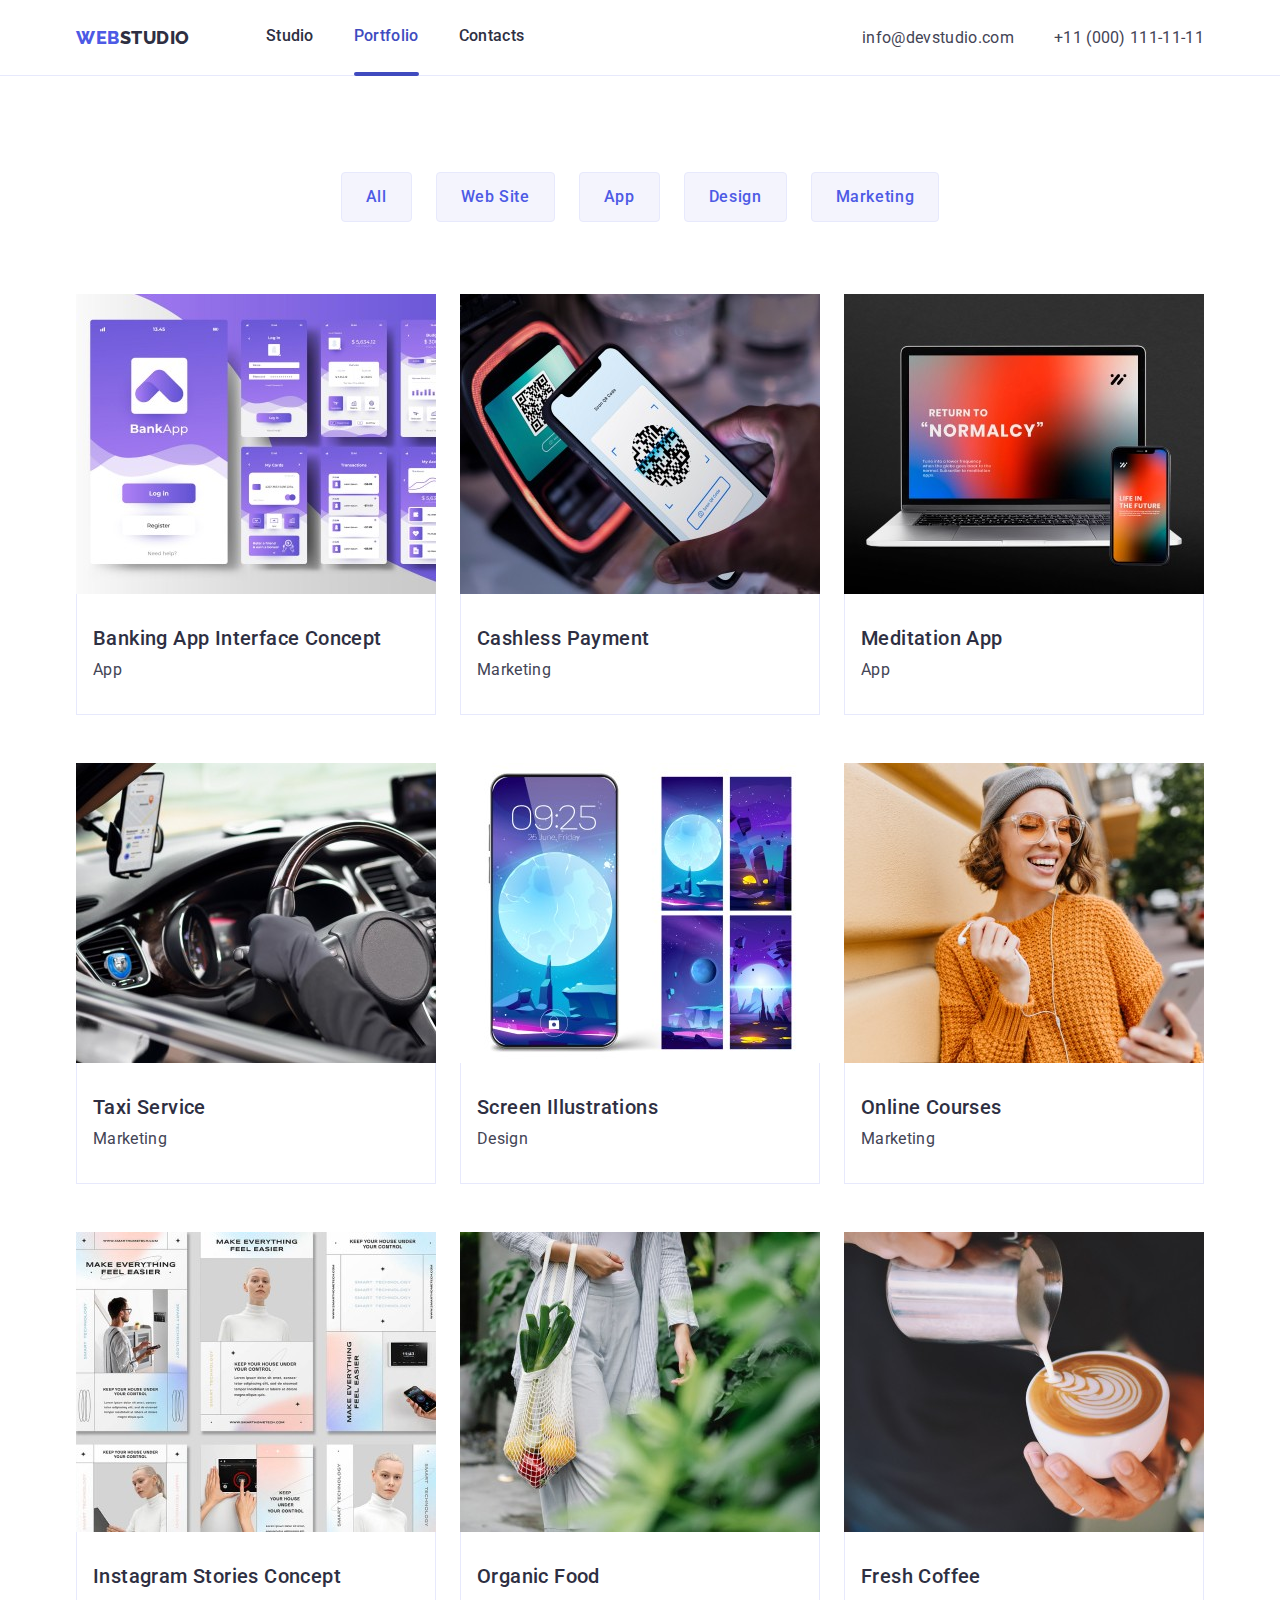
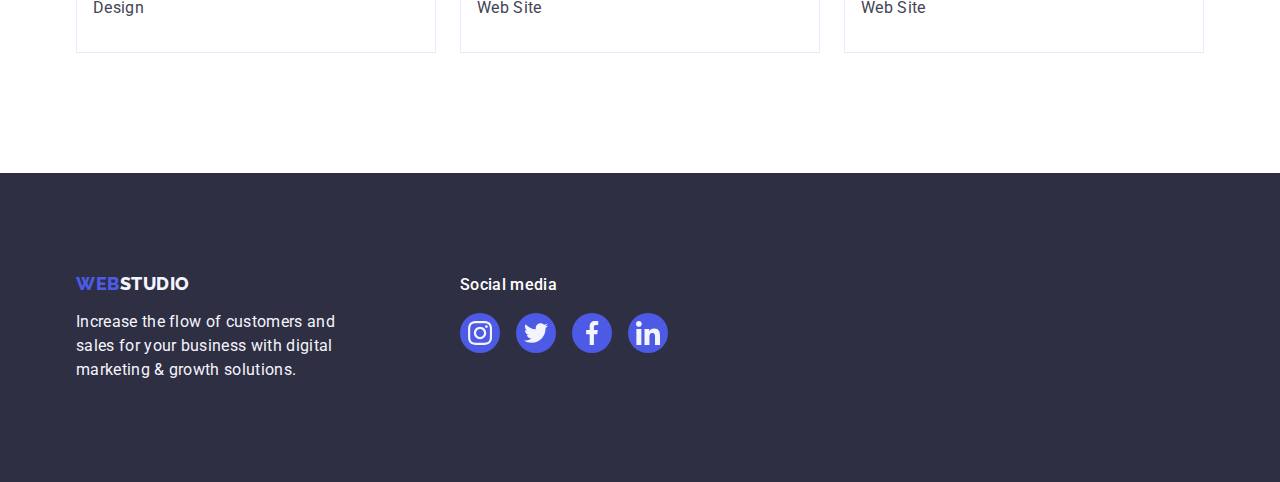
==== portfolio.html @ 255a42a8 "init 04" ====
<!DOCTYPE html>

<html lang="en">
  <head>
    <meta charset="UTF-8" />
    <meta name="viewport" content="width=device-width, initial-scale=1.0" />
    <meta name="keywords" content="Web Studio" />

    <!-- Спочатку нормалізатор -->
    <link
      rel="stylesheet"
      href="https://cdn.jsdelivr.net/npm/modern-normalize@2.0.0/modern-normalize.min.css"
    />

    <!-- Google Fonts -->
    <link rel="preconnect" href="https://fonts.googleapis.com" />
    <link rel="preconnect" href="https://fonts.gstatic.com" crossorigin />
    <link
      href="https://fonts.googleapis.com/css2?family=Raleway:wght@800&family=Roboto:wght@400;500;700&display=swap"
      rel="stylesheet"
    />

    <link rel="shortcut icon" href="images/logo.svg" type="image/svg+xml" />
    <link rel="stylesheet" href="css/styles.css" />
    <title>Web Studio. Portfolio</title>
  </head>

  <body>
    <!--#region Header -->

    <header class="top-line">
      <div class="container">
        <nav>
          <a class="logo" href="index.html">
            WEB<span class="logo-studio-dark">STUDIO</span>
          </a>
          <ul>
            <li><a class="nav-link" href="index.html">Studio</a></li>
            <li>
              <a class="nav-link current" href="portfolio.html">Portfolio</a>
            </li>
            <li><a class="nav-link" href="#Contacts">Contacts</a></li>
          </ul>
        </nav>
        <address id="Contacts">
          <ul>
            <li>
              <a href="mailto:info@devstudio.com">info@devstudio.com</a>
            </li>
            <li>
              <a href="tel:+110001111111">+11 (000) 111-11-11</a>
            </li>
          </ul>
        </address>
      </div>
    </header>
    <!--#endregion Header-->

    <!--#region Main -->
    <main>
      <section class="section-portfolio">
        <div class="container">
          <h1 class="visually-hidden">Portfolio</h1>
          <ul class="filter">
            <li><button type="button">All</button></li>
            <li><button type="button">Web Site</button></li>
            <li><button type="button">App</button></li>
            <li><button type="button">Design</button></li>
            <li><button type="button">Marketing</button></li>
          </ul>
          <ul class="projects">
            <li class="project-item">
              <a class="project-lnk" href="portfolio.html">
                <div class="project-div-img">
                  <img
                    src="images/portfolio/project_card_01.jpg"
                    alt="Banking App Interface Concept"
                    width="360"
                    height="300"
                  />
                  <div class="project-overlay">
                    14 Stylish and User-Friendly App Design Concepts · Task
                    Manager App · Calorie Tracker App · Exotic Fruit Ecommerce
                    App · Cloud Storage App
                  </div>
                </div>
                <div class="project-item-text">
                  <h2>Banking App Interface Concept</h2>
                  <p>App</p>
                </div>
              </a>
            </li>
            <li class="project-item">
              <a class="project-lnk" href="portfolio.html">
                <div class="project-div-img">
                  <img
                    class="project-img"
                    src="images/portfolio/project_card_02.jpg"
                    alt="Cashless Payment"
                    width="360"
                    height="300"
                  />
                  <div class="project-overlay">
                    14 Stylish and User-Friendly App Design Concepts · Task
                    Manager App · Calorie Tracker App · Exotic Fruit Ecommerce
                    App · Cloud Storage App
                  </div>
                </div>
                <div class="project-item-text">
                  <h2>Cashless Payment</h2>
                  <p>Marketing</p>
                </div>
              </a>
            </li>
            <li class="project-item">
              <a class="project-lnk" href="portfolio.html">
                <div class="project-div-img">
                  <img
                    class="project-img"
                    src="images/portfolio/project_card_03.jpg"
                    alt="Meditation App"
                    width="360"
                    height="300"
                  />
                  <div class="project-overlay">
                    14 Stylish and User-Friendly App Design Concepts · Task
                    Manager App · Calorie Tracker App · Exotic Fruit Ecommerce
                    App · Cloud Storage App
                  </div>
                </div>
                <div class="project-item-text">
                  <h2>Meditation App</h2>
                  <p>App</p>
                </div>
              </a>
            </li>
            <li class="project-item">
              <a class="project-lnk" href="portfolio.html">
                <div class="project-div-img">
                  <img
                    class="project-img"
                    src="images/portfolio/project_card_04.jpg"
                    alt="Taxi Service"
                    width="360"
                    height="300"
                  />
                  <div class="project-overlay">
                    14 Stylish and User-Friendly App Design Concepts · Task
                    Manager App · Calorie Tracker App · Exotic Fruit Ecommerce
                    App · Cloud Storage App
                  </div>
                </div>
                <div class="project-item-text">
                  <h2>Taxi Service</h2>
                  <p>Marketing</p>
                </div>
              </a>
            </li>
            <li class="project-item">
              <a class="project-lnk" href="portfolio.html">
                <div class="project-div-img">
                  <img
                    class="project-img"
                    src="images/portfolio/project_card_05.jpg"
                    alt="Screen Illustrations"
                    width="360"
                    height="300"
                  />
                  <div class="project-overlay">
                    14 Stylish and User-Friendly App Design Concepts · Task
                    Manager App · Calorie Tracker App · Exotic Fruit Ecommerce
                    App · Cloud Storage App
                  </div>
                </div>
                <div class="project-item-text">
                  <h2>Screen Illustrations</h2>
                  <p>Design</p>
                </div>
              </a>
            </li>
            <li class="project-item">
              <a class="project-lnk" href="portfolio.html">
                <div class="project-div-img">
                  <img
                    class="project-img"
                    src="images/portfolio/project_card_06.jpg"
                    alt="Online Courses"
                    width="360"
                    height="300"
                  />
                  <div class="project-overlay">
                    14 Stylish and User-Friendly App Design Concepts · Task
                    Manager App · Calorie Tracker App · Exotic Fruit Ecommerce
                    App · Cloud Storage App
                  </div>
                </div>
                <div class="project-item-text">
                  <h2>Online Courses</h2>
                  <p>Marketing</p>
                </div>
              </a>
            </li>
            <li class="project-item">
              <a class="project-lnk" href="portfolio.html">
                <div class="project-div-img">
                  <img
                    class="project-img"
                    src="images/portfolio/project_card_07.jpg"
                    alt="Instagram Stories Concept"
                    width="360"
                    height="300"
                  />
                  <div class="project-overlay">
                    14 Stylish and User-Friendly App Design Concepts · Task
                    Manager App · Calorie Tracker App · Exotic Fruit Ecommerce
                    App · Cloud Storage App
                  </div>
                </div>
                <div class="project-item-text">
                  <h2>Instagram Stories Concept</h2>
                  <p>Design</p>
                </div>
              </a>
            </li>
            <li class="project-item">
              <a class="project-lnk" href="portfolio.html">
                <div class="project-div-img">
                  <img
                    class="project-img"
                    src="images/portfolio/project_card_08.jpg"
                    alt="Organic Food"
                    width="360"
                    height="300"
                  />
                  <div class="project-overlay">
                    14 Stylish and User-Friendly App Design Concepts · Task
                    Manager App · Calorie Tracker App · Exotic Fruit Ecommerce
                    App · Cloud Storage App
                  </div>
                </div>
                <div class="project-item-text">
                  <h2>Organic Food</h2>
                  <p>Web Site</p>
                </div>
              </a>
            </li>
            <li class="project-item">
              <a class="project-lnk" href="portfolio.html">
                <div class="project-div-img">
                  <img
                    class="project-img"
                    src="images/portfolio/project_card_09.jpg"
                    alt="Fresh Coffee"
                    width="360"
                    height="300"
                  />
                  <div class="project-overlay">
                    14 Stylish and User-Friendly App Design Concepts · Task
                    Manager App · Calorie Tracker App · Exotic Fruit Ecommerce
                    App · Cloud Storage App
                  </div>
                </div>
                <div class="project-item-text">
                  <h2>Fresh Coffee</h2>
                  <p>Web Site</p>
                </div>
              </a>
            </li>
          </ul>
        </div>
      </section>
    </main>
    <!--#endregion Main-->

    <!--#region Footer-->
    <footer class="footer">
      <div class="container">
        <div class="ftr-about">
          <a class="logo" href="index.html">
            WEB<span class="logo-studio-light">STUDIO</span>
          </a>
          <p class="footer-text">
            Increase the flow of customers and sales for your business with
            digital marketing & growth solutions.
          </p>
        </div>
        <div class="ftr-social">
          <p>Social media</p>
          <ul class="ftr-social-list">
            <li class="ftr-social-item">
              <a
                class="ftr-social-lnk"
                href="http://www.instagram.com"
                target="_blank"
              >
                <svg class="ftr-social-ico" width="24" height="24">
                  <use href="./images/icons.svg#icon-instagram"></use>
                </svg>
              </a>
            </li>
            <li class="ftr-social-item">
              <a
                class="ftr-social-lnk"
                href="http://twitter.com"
                target="_blank"
              >
                <svg class="ftr-social-ico" width="24" height="24">
                  <use href="./images/icons.svg#icon-twitter"></use>
                </svg>
              </a>
            </li>
            <li class="ftr-social-item">
              <a
                class="ftr-social-lnk"
                href="http://facebook.com"
                target="_blank"
              >
                <svg class="ftr-social-ico" width="24" height="24">
                  <use href="./images/icons.svg#icon-facebook"></use>
                </svg>
              </a>
            </li>
            <li class="ftr-social-item">
              <a
                class="ftr-social-lnk"
                href="http://linkedin.com"
                target="_blank"
              >
                <svg class="ftr-social-ico" width="24" height="24">
                  <use href="./images/icons.svg#icon-linkedin"></use>
                </svg>
              </a>
            </li>
          </ul>
        </div>
      </div>
    </footer>
    <!--#endregion Footer-->
  </body>
  <!--#endregion Body-->
</html>
---- css/styles.css ----
/*#region root */
:root {
  /* color */
  --iris: #4d5ae5;
  --ocean: #404bbf;
  --navy-blue: #2e2f42;
  --green: #31d0aa;
  --slate: #434455;
  --light-slate: #8e8f99;
  --cornflower: #e7e9fc;
  --cloud: #f4f4fd;
  --navy-blue-modal: rgba(46, 47, 66, 0.4);
  --grey: rgba(46, 47, 66, 0.7);
  --white: #fff;
  --dairy: #fcfcfc;
  /* font */
  --font-family: "Roboto", sans-serif;
  --second-family: "Raleway", sans-serif;
}
/*#endregion root */
/*#region Visually hidden CSS pattern ------------------*/
.visually-hidden {
  position: absolute;
  width: 1px;
  height: 1px;
  margin: -1px;
  border: 0;
  padding: 0;
  white-space: nowrap;
  clip-path: inset(100%);
  clip: rect(0 0 0 0);
  overflow: hidden;
}
/*#endregion Visually hidden CSS pattern ------------------*/
/*#region Current ----------------------------*/

.current {
  color: var(--ocean);
}
.current::after {
  position: relative;
  bottom: -24px;
  content: "";
  display: block;
  height: 4px;
  width: 100%;
  background-color: var(--ocean);
  border-radius: 2px;
}
/*#endregion Current ----------------------------*/
/*#region Body --------------------------------------*/
body {
  font-family: var(--font-family);
  color: var(--navy-blue);
  background-color: var(--white);
}
.container {
  width: 1158px;
  margin: 0 auto;
  padding: 0 15px;
}
header {
  border-bottom: 1px solid var(--cornflower);
}
header .container {
  display: flex;
  justify-content: space-between;
  align-items: center;
  background-color: var(--white);
}
header .container ul {
  display: flex;
  gap: 40px;
}
nav {
  display: flex;
  align-items: center;
  font-weight: 500;
  line-height: 1.5;
  letter-spacing: 0.02em;
}
nav ul {
  margin-left: 76px;
}
.nav-link {
  display: inline-block;
  padding-top: 24px;
  padding-bottom: 23px;
}
address {
  font-style: normal;
  line-height: 1.5;
  letter-spacing: 0.02em;
  color: var(--slate);
}
h1,
h2,
h3,
h4,
h5,
h6,
p {
  margin: 0;
}
img {
  display: block;
  max-width: 100%;
  height: auto;
}
:focus {
  outline: 0;
}
h2 {
  margin: 0;
  font-family: var(--font-family);
  font-weight: 700;
  font-size: 36px;
  line-height: 1.11;
  letter-spacing: 0.02em;
  text-transform: capitalize;
  text-align: center;
  color: var(--navy-blue);
}
a {
  /* скидання дефолтного підкреслення для посилань */
  text-decoration: none;
  color: currentColor;
  /* color: inherit; */
  transition: color 250ms cubic-bezier(0.4, 0, 0.2, 1);
}
a:hover,
a:focus {
  color: var(--iris);
}
ul {
  /* скидання маркерів у списках */
  list-style-type: none;
  margin: 0;
  padding: 0;
}
/*#endregion Body ---------------------------------*/
/*#region logo ------------------------------------ */
.logo {
  font-family: var(--second-family);
  font-weight: 800;
  font-size: 18px;
  line-height: 1.17;
  letter-spacing: 0.03em;
  text-transform: uppercase;
  color: var(--iris);
}
.logo-studio-dark {
  color: #2e2f42;
}
.logo-studio-light {
  color: #f4f4fd;
}
/*#endregion logo -------------------------------*/
/*#region hero -----------------------------*/
.hero {
  margin: 0 auto;
  padding: 188px 0;
  background: var(--navy-blue);
  color: var(--white);
  text-align: center;
  background-image: linear-gradient(
      rgba(46, 47, 66, 0.7),
      rgba(46, 47, 66, 0.7)
    ),
    url(../images/hero-bg.jpg);
  background-repeat: no-repeat;
  background-position: 50% 50%;
  background-size: cover;
  max-width: 1440px;
}
.hero h1 {
  margin: 0 auto 48px;
  width: 496px;
  font-weight: 700;
  font-size: 56px;
  line-height: 107%;
  letter-spacing: 0.02em;
}
.hero button {
  border: 0;
  border-radius: 4px;
  margin: 0 auto;
  padding: 16px 32px;
  width: 169px;
  height: 56px;
  letter-spacing: 0.04em;
  color: var(--white);
  box-shadow: 0 4px 4px 0 rgba(0, 0, 0, 0.15);
  background: var(--iris);
  transition: background-color 250ms cubic-bezier(0.4, 0, 0.2, 1);
}
.hero button:hover,
.hero button:focus {
  color: var(--white);
  box-shadow: 0 2px 2px 0 rgba(0, 0, 0, 0.12), 0 2px 1px 0 rgba(0, 0, 0, 0.08),
    0 3px 1px 0 rgba(0, 0, 0, 0.1);
  background: var(--ocean);
  cursor: pointer;
}
/*#endregion hero -----------------------------*/
/*#region section-advantages -----------------------------*/
.section-advantages {
  padding-top: 120px;
  line-height: 150%;
  letter-spacing: 0.02em;
  font-size: 16px;
  color: var(--slate);
}
.section-advantages h3 {
  margin: 8px 0;
  font-weight: 500;
  font-size: 20px;
  line-height: 120%;
  letter-spacing: 0.02em;
}
.section-advantages ul {
  display: flex;
  flex-direction: row;
  gap: 24px;
  justify-content: space-between;
  flex-wrap: nowrap;
  justify-content: space-between;
  width: 100%;
}
.section-advantages ul li {
  flex-basis: calc(100% / 4 - 12px);
}
.advantages-img {
  padding: 24px 0;
  background: var(--cloud);
  border-radius: 4px;
  text-align: center;
}
.advantages-svg {
  width: 64px;
  height: 64px;
  margin: 0 auto;
}
/*#endregion section-advantages -----------------------------*/
/*#region what-we-doing ----------------------------------*/
.what-we-doing {
  padding: 120px 0;
}
.what-we-doing ul {
  margin-top: 72px;
  display: flex;
  gap: 24px;
  justify-content: center;
}
.what-we-doing ul li img {
  border: 1px solid var(--cornflower);
}
/*#endregion what-we-doing -------------------------------*/
/*#region team ----------------------------------*/
.our-team {
  padding: 120px 0;
  background-color: var(--cloud);
  text-align: center;
}
.our-team-h2 {
  margin-bottom: 72px;
}
.our-team-txt {
  padding: 32px 16px;
}
.team-name {
  font-weight: 500;
  font-size: 20px;
  line-height: 120%;
  letter-spacing: 0.02em;
}
.team-position {
  margin-top: 8px;
  line-height: 1.5;
  letter-spacing: 0.02em;
}
.team-list {
  display: flex;
  gap: 24px;
  flex-direction: row;
  flex-wrap: nowrap;
  justify-content: center;
}
.our-team-item {
  border-radius: 0 0 4px 4px;
  box-shadow: 0 2px 1px 0 rgba(46, 47, 66, 0.08),
    0 1px 1px 0 rgba(46, 47, 66, 0.16), 0 1px 6px 0 rgba(46, 47, 66, 0.08);
  background: var(--white);
}
.team-social-list {
  margin-top: 8px;
  display: flex;
  flex-direction: row;
  justify-content: space-between;
}
.team-social-item {
  display: flex;
  justify-content: center;
  align-items: center;
  width: 40px;
  height: 40px;
  border-radius: 50%;
  background-color: var(--iris);
  transition: background-color 250ms cubic-bezier(0.4, 0, 0.2, 1);
}
.team-social-item:has(> .team-social-lnk:hover),
.team-social-item:has(> .team-social-lnk:focus) {
  background-color: var(--ocean);
}
.team-social-lnk {
  fill: var(--cloud);
  width: 16px;
  height: 16px;
}
/*#endregion team ----------------------------------*/
/*#region customers-------------------------------- */
.section-customers {
  padding: 120px 0;
}
.section-customers h2 {
  margin-bottom: 72px;
}
.customer-list {
  display: flex;
  gap: 24px;
  justify-content: center;
}
.customer-item {
  display: flex;
  justify-content: center;
  align-items: center;
  width: 168px;
  height: 88px;
  border: 1px solid var(--light-slate);
  border-radius: 4px;
  transition: border-color 250ms cubic-bezier(0.4, 0, 0.2, 1),
    fill 250ms cubic-bezier(0.4, 0, 0.2, 1);
}
.customer-lnk {
  fill: var(--light-slate);
  transition: fill 250ms cubic-bezier(0.4, 0, 0.2, 1);
  /* color: var(--light-slate) */
}
.customer-item:hover,
.customer-item:focus,
.customer-item:hover .customer-lnk,
.customer-item:focus .customer-lnk {
  border-color: var(--ocean);
  fill: var(--ocean);
}
/*#endregion customers-------------------------------- */
/*#region footer ---------------------------------- */
.footer {
  padding: 100px 0;
  /* display: flex; */
  /* flex-direction: row; */
  /* justify-content: center; */
  /* align-items: start; */
  color: var(--cloud);
  background-color: var(--navy-blue);
}
.footer .container {
  display: flex;
  justify-content: left;
  align-items: start;
  gap: 120px;
}
.footer-text {
  width: 264px;
  margin-top: 16px;
  letter-spacing: 0.02em;
  line-height: 1.5;
}
.ftr-social p {
  font-weight: 500;
  line-height: 150%;
  letter-spacing: 0.02em;
  color: var(--white);
}
.ftr-social-list {
  margin-top: 16px;
  display: flex;
  flex-direction: row;
  gap: 16px;
}
.ftr-social-item {
  display: flex;
  justify-content: center;
  align-items: center;
  width: 40px;
  height: 40px;
  border-radius: 50%;
  background-color: var(--iris);
  transition: background-color 250ms cubic-bezier(0.4, 0, 0.2, 1);
}
.ftr-social-item:has(> .ftr-social-lnk:hover),
.ftr-social-item:has(> .ftr-social-lnk:focus) {
  background-color: var(--green);
}
.ftr-social-lnk {
  width: 24px;
  height: 24px;
}
.ftr-social-ico {
  fill: var(--cloud);
}
/*#endregion footer --------------------------------- */
/*#region portfolio.html ---------------------------------- */
.section-portfolio {
  padding: 96px 0 120px 0;
}
.filter {
  display: flex;
  justify-content: center;
  gap: 24px;
}
.filter button {
  border: 1px solid var(--cornflower);
  border-radius: 4px;
  padding: 12px 24px;
  background-color: var(--cloud);
  font-weight: 500;
  line-height: 1.5;
  letter-spacing: 0.04em;
  text-align: center;
  color: var(--iris);
  transition: background-color 250ms cubic-bezier(0.4, 0, 0.2, 1),
    color 250ms cubic-bezier(0.4, 0, 0.2, 1),
    border-color 250ms cubic-bezier(0.4, 0, 0.2, 1);
}
.filter button:focus,
.filter button:hover {
  border: 1px solid var(--ocean);
  outline: 0;
  color: var(--white);
  box-shadow: 0 2px 2px 0 rgba(0, 0, 0, 0.12), 0 2px 1px 0 rgba(0, 0, 0, 0.08),
    0 3px 1px 0 rgba(0, 0, 0, 0.1);
  background: var(--ocean);
  cursor: pointer;
}
.section-portfolio .projects {
  margin-top: 72px;
  display: flex;
  justify-content: space-between;
  flex-wrap: wrap;
  gap: 48px 24px;
}
.project-item {
  box-shadow: none;
  transition: box-shadow 250ms cubic-bezier(0.4, 0, 0.2, 1);
}
.project-item:has(> .project-lnk:hover),
.project-item:has(> .project-lnk:focus) {
  box-shadow: 0 2px 1px 0 rgba(46, 47, 66, 0.08),
    0 1px 1px 0 rgba(46, 47, 66, 0.16), 0 1px 6px 0 rgba(46, 47, 66, 0.08);
}
.project-div-img {
  position: relative;
  overflow: hidden;
}
.project-overlay {
  padding: 40px 32px;
  line-height: 150%;
  letter-spacing: 0.02em;
  color: var(--cloud);
  background: var(--iris);
  position: absolute;
  top: 0;
  left: 0;
  width: 100%;
  height: 100%;
  transform: translateY(100%);
  transition: transform 250ms ease-in-out;
}
.project-item:has(> .project-lnk:hover) .project-overlay,
.project-item:has(> .project-lnk:focus) .project-overlay {
  transform: translateY(0);
}
.section-portfolio .projects h2 {
  font-weight: 500;
  font-size: 20px;
  line-height: 120%;
  text-align: left;
}
.section-portfolio .projects p {
  margin-top: 8px;
  line-height: 1.5;
  letter-spacing: 0.02em;
  color: var(--slate);
}
.section-portfolio .projects li {
  flex-basis: calc((100% - 24px * 2) / 3);
}
.project-item-text {
  padding: 32px 16px;
  border: 1px solid var(--cornflower);
  border-top-width: 0;
}
/*#endregion portfolio.html --------------------------------- */
/*#region modal */
.backdrop {
  position: fixed;
  inset: 0;
  background-color: var(--navy-blue-modal);
  opacity: 1;
  visibility: visible;
  transition: 250ms cubic-bezier(0.4, 0, 0.2, 1);
  transition-property: opacity, visibility;
}
.backdrop.is-hidden {
  opacity: 0;
  visibility: hidden;
  pointer-events: none;
}
.modal {
  position: absolute;
  top: 50%;
  left: 50%;
  transform: translate(-50%, -50%);
  width: 408px;
  height: 584px;
  padding: 72px 24px 24px 24px;
  background-color: var(--dairy);
  box-shadow: 0px 1px 1px rgba(0, 0, 0, 0.14), 0px 1px 3px rgba(0, 0, 0, 0.12),
    0px 2px 1px rgba(0, 0, 0, 0.2);
  border-radius: 4px;
}
.modal-close-btn {
  position: absolute;
  top: 24px;
  right: 24px;
  display: flex;
  justify-content: center;
  align-items: center;
  width: 24px;
  height: 24px;
  padding: 0;
  background-color: var(--cornflower);
  border: 1px solid rgba(0, 0, 0, 0.1);
  border-radius: 50%;
  cursor: pointer;
  transition: background-color 250ms cubic-bezier(0.4, 0, 0.2, 1),
    border 250ms cubic-bezier(0.4, 0, 0.2, 1);
}
.modal-close-btn:hover,
.modal-close-btn:focus {
  background-color: var(--ocean);
  border: none;
  fill: var(--white);
}
/*#endregion modal */
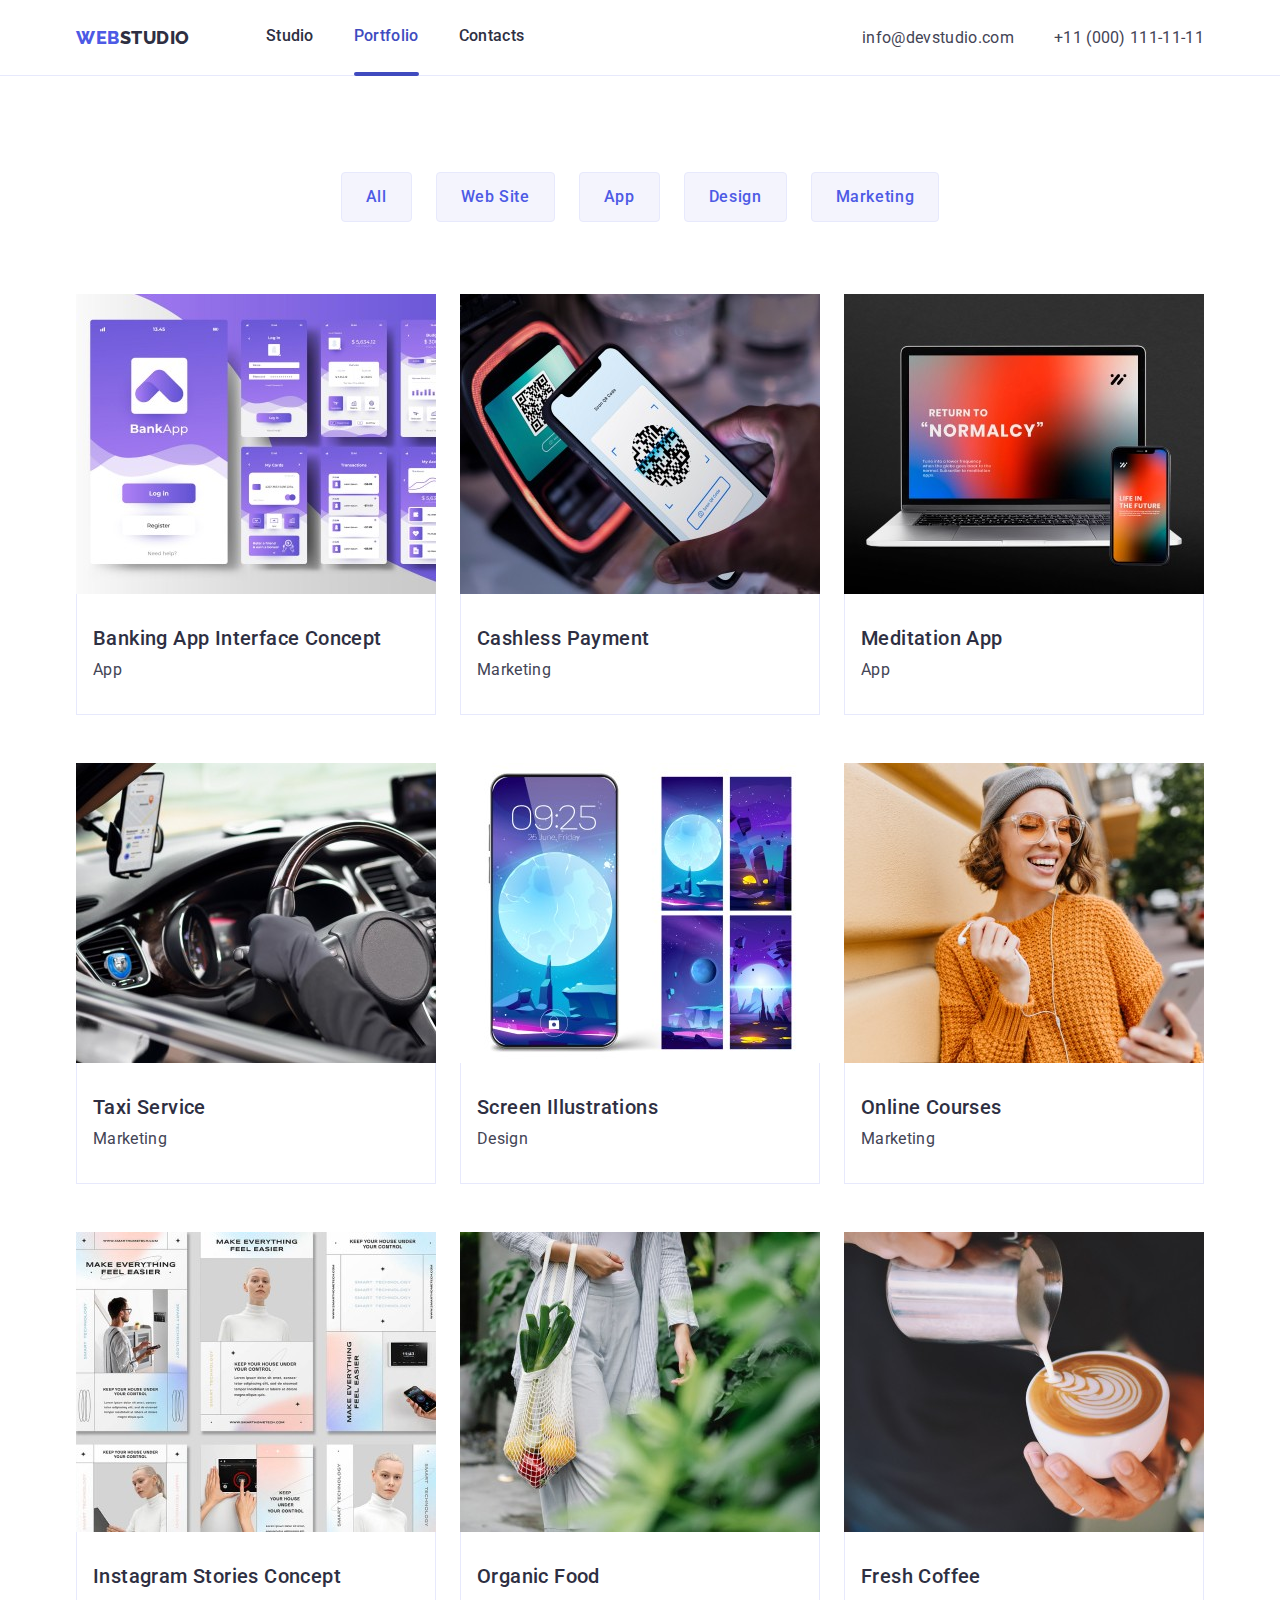
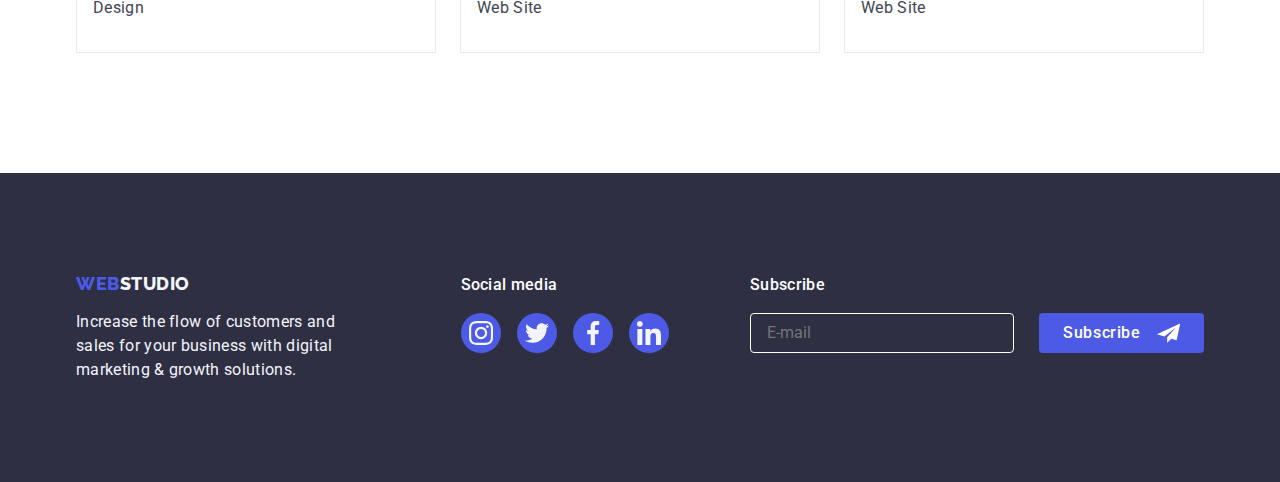
==== commit 7ba91899: "footer add subscribe" ====
--- a/portfolio.html
+++ b/portfolio.html
@@ -333,6 +333,23 @@
             </li>
           </ul>
         </div>
+        <div class="ftr-subscribe">
+          <p>Subscribe</p>
+          <form class="ftr-subscribe-form">
+            <input
+              class="ftr-subscribe-input"
+              type="email"
+              name="email"
+              placeholder="E-mail"
+            />
+            <button class="ftr-subscribe-btn" type="submit">
+              Subscribe
+              <svg class="ftr-subscribe-ico" width="24" height="24">
+                <use href="./images/icons.svg#icon-send"></use>
+              </svg>
+            </button>
+          </form>
+        </div>
       </div>
     </footer>
     <!--#endregion Footer-->
--- a/css/styles.css
+++ b/css/styles.css
@@ -366,15 +366,16 @@
 }
 .footer .container {
   display: flex;
-  justify-content: left;
-  align-items: start;
-  gap: 120px;
+  justify-content: space-between;
 }
 .footer-text {
   width: 264px;
   margin-top: 16px;
   letter-spacing: 0.02em;
   line-height: 1.5;
+}
+.ftr-social {
+  margin-left: calc(120px - ((100% - 264px - 208px - 454px - 20px * 2) / 2));
 }
 .ftr-social p {
   font-weight: 500;
@@ -409,6 +410,51 @@
 .ftr-social-ico {
   fill: var(--cloud);
 }
+/*#region footer subscribe */
+.ftr-subscribe {
+  justify-self: flex-end;
+  font-weight: 500;
+  line-height: 150%;
+  letter-spacing: 0.02em;
+  color: var(--white);
+}
+.ftr-subscribe-form {
+  margin-top: 16px;
+  display: flex;
+  gap: 25px;
+}
+.ftr-subscribe-input {
+  padding: 8px 16px;
+  border: 1px solid var(--white);
+  border-radius: 4px;
+  width: 264px;
+  height: 40px;
+  background-color: transparent;
+}
+.ftr-subscribe-btn {
+  display: flex;
+  gap: 16px;
+  border: none;
+  border-radius: 4px;
+  padding: 8px 24px;
+  width: 165px;
+  height: 40px;
+
+  font-family: var(--font-family);
+  font-weight: 500;
+  font-size: 16px;
+  line-height: 150%;
+  letter-spacing: 0.04em;
+  text-align: center;
+
+  color: var(--white);
+  fill: var(--white);
+
+  background: var(--iris);
+}
+.ftr-subscribe-ico {
+}
+/*#endregion footer subscribe */
 /*#endregion footer --------------------------------- */
 /*#region portfolio.html ---------------------------------- */
 .section-portfolio {
